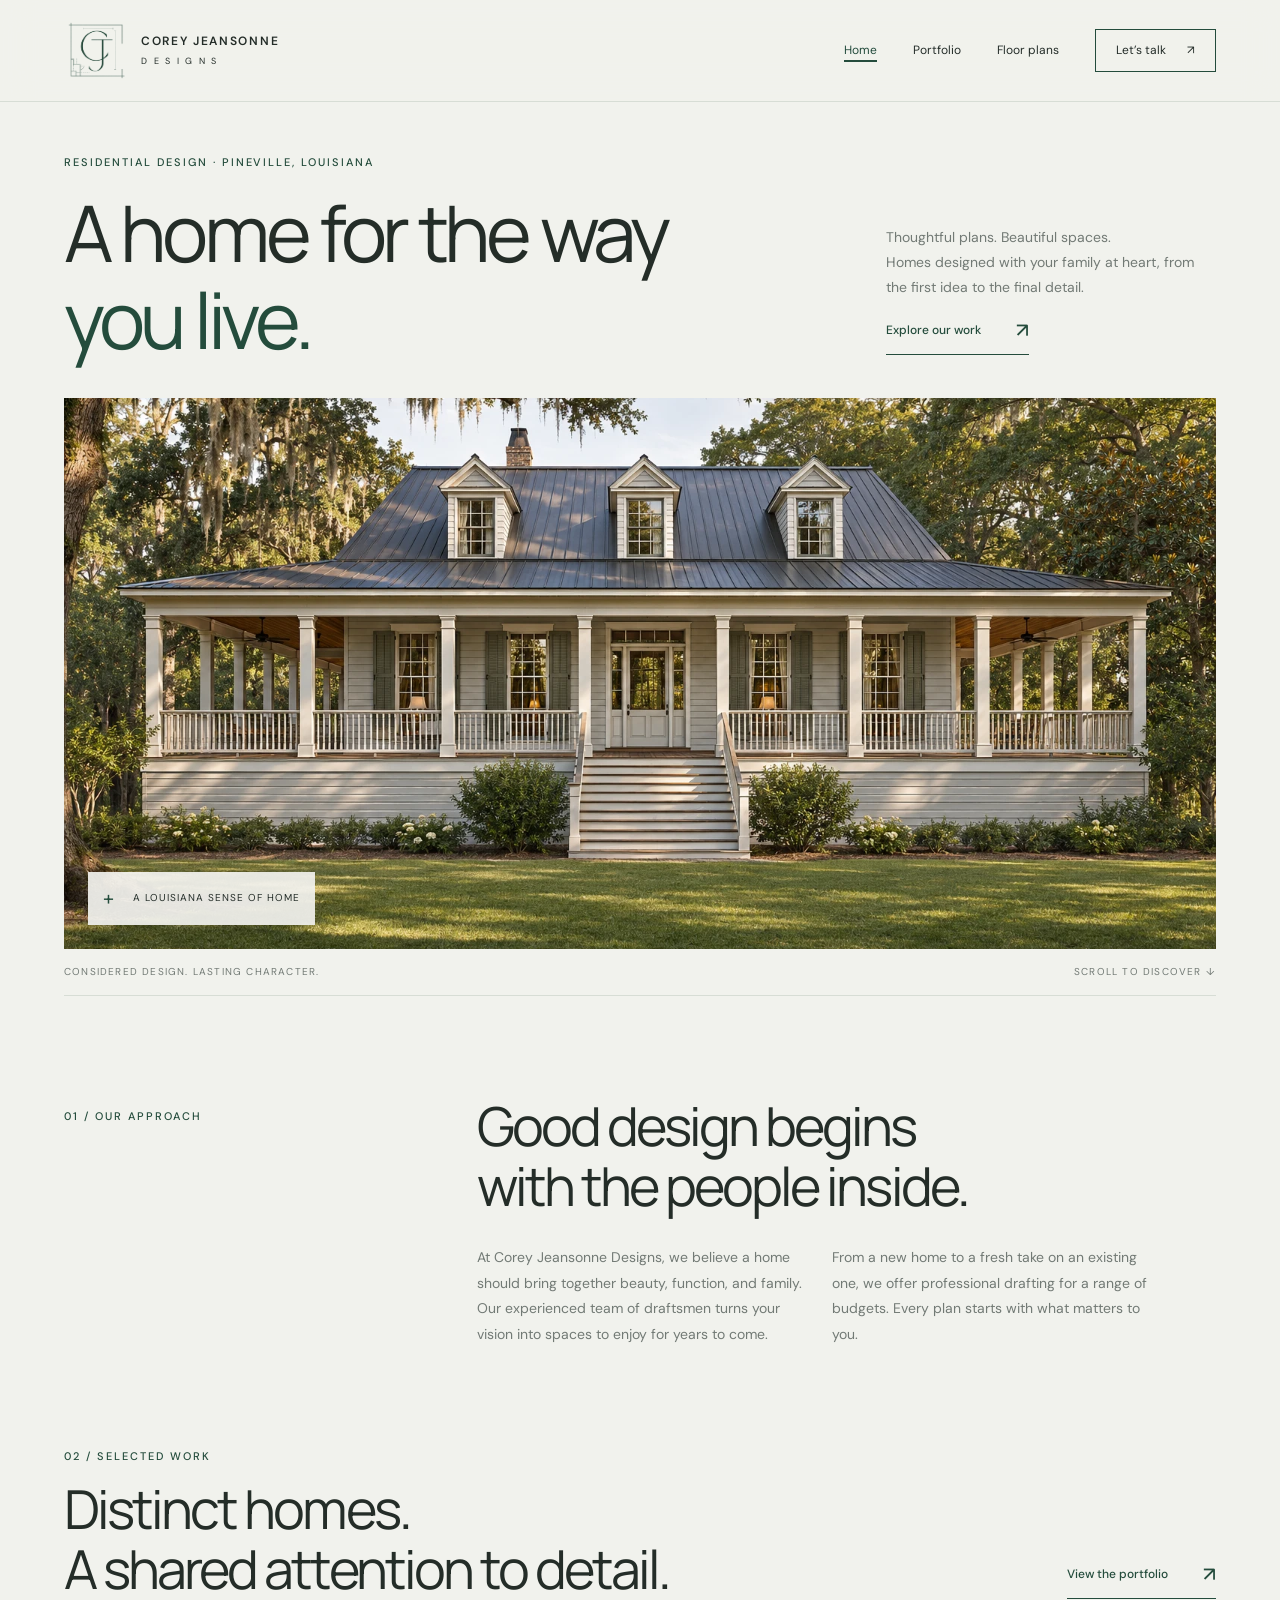
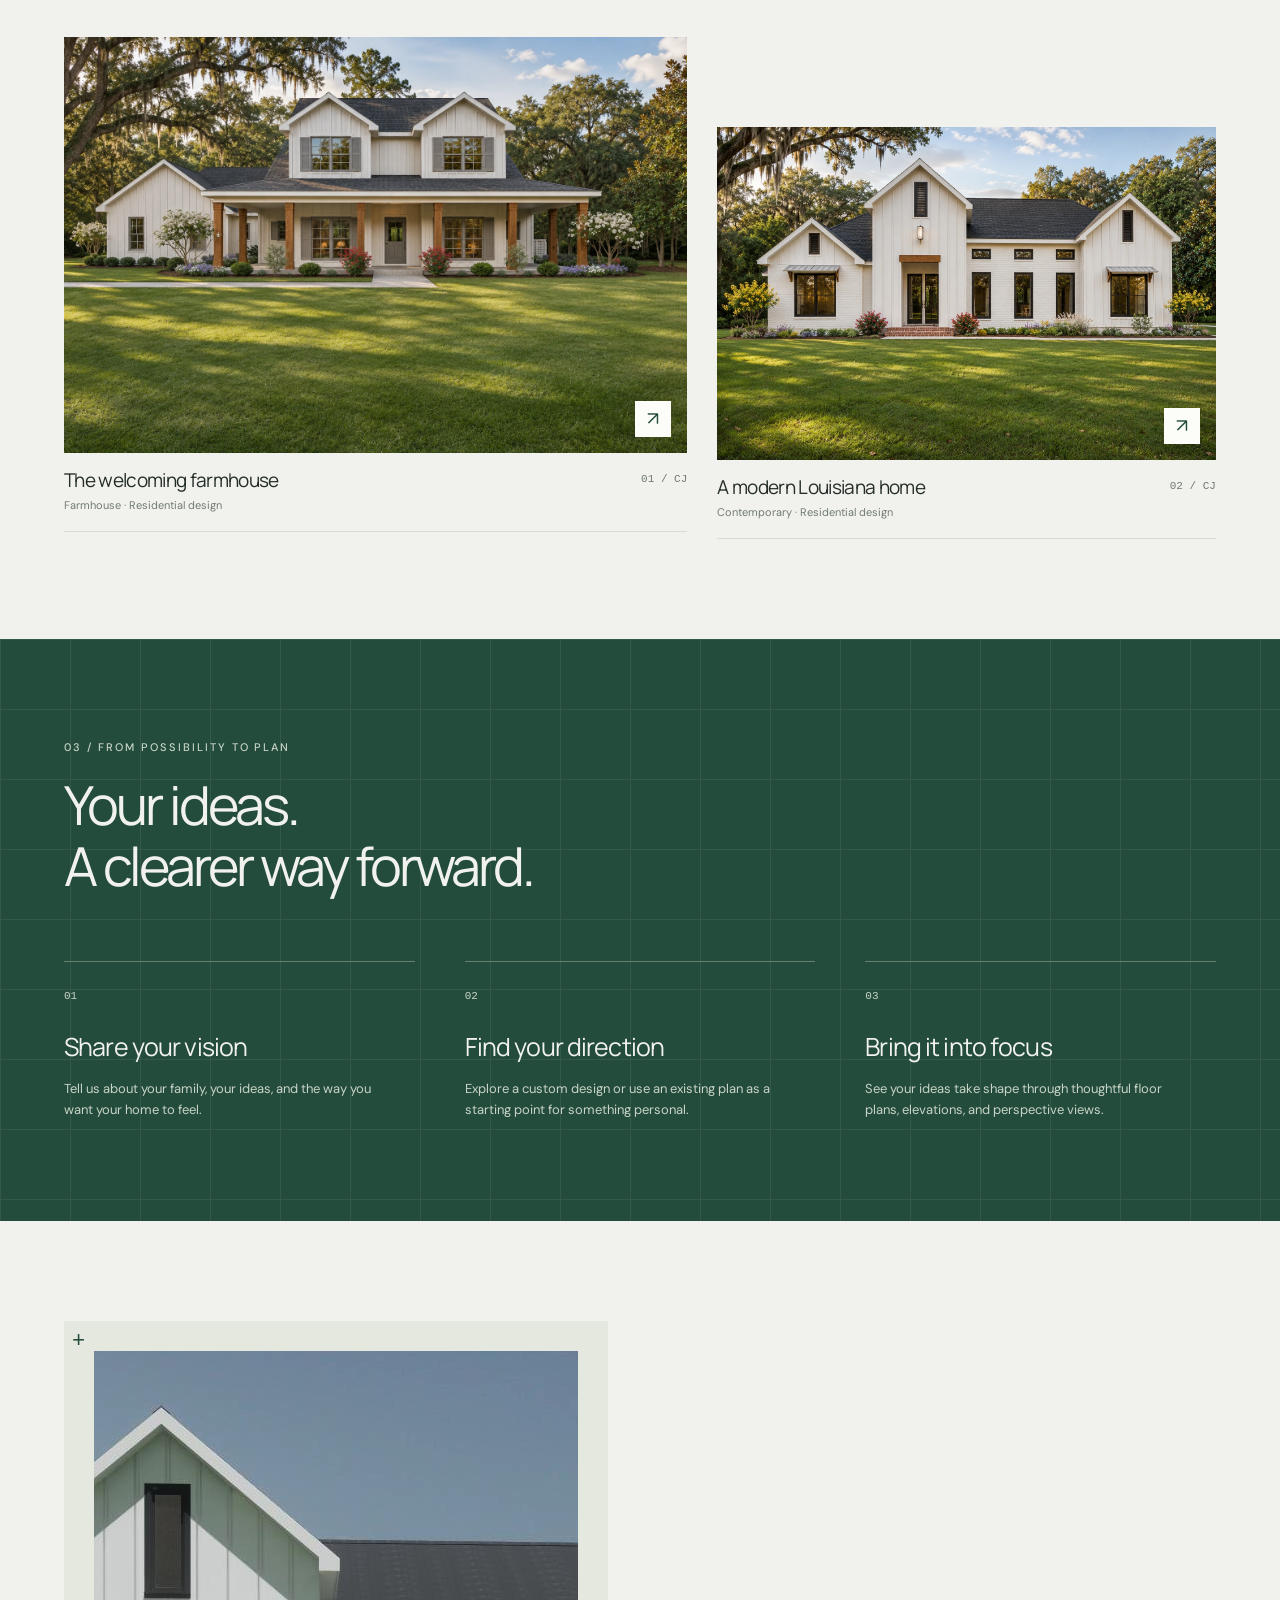
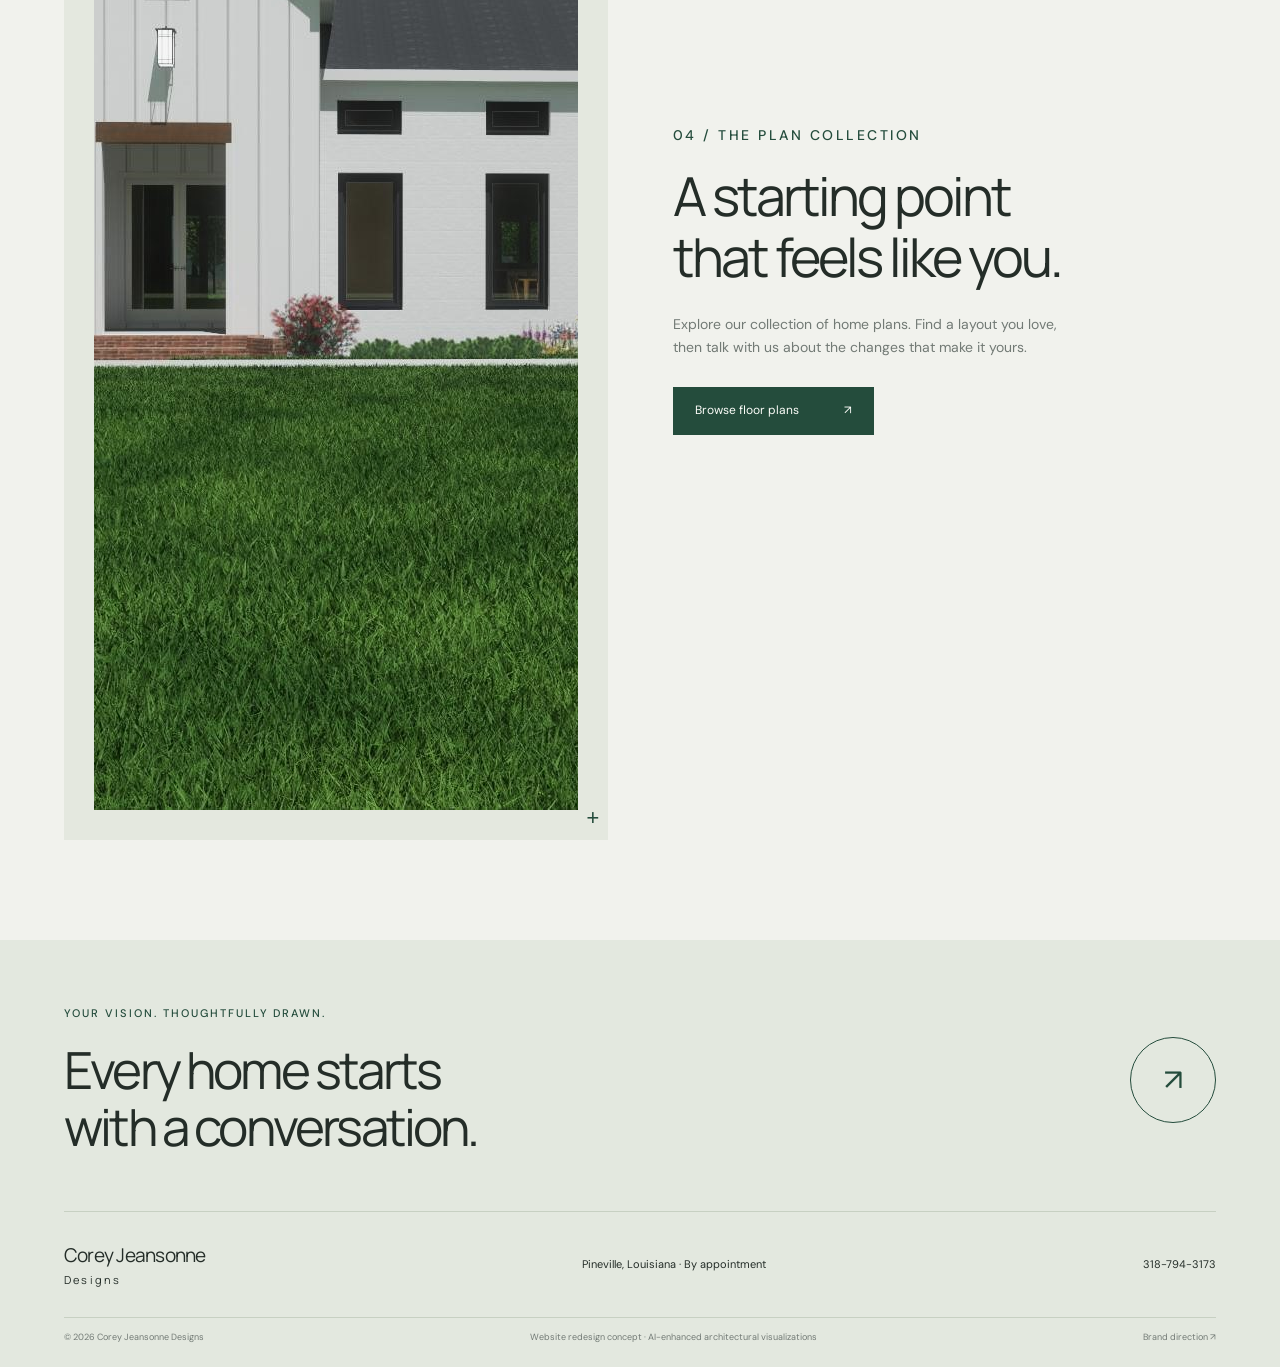
==== index.html @ fb5d0403 "Build Corey Jeansonne responsive design concept" ====
<!doctype html>
<html lang="en">
<head>
<meta charset="utf-8"><meta name="viewport" content="width=device-width,initial-scale=1,viewport-fit=cover">
<title>Corey Jeansonne Designs — Homes with you at heart</title>
<meta name="description" content="A new vision for Corey Jeansonne Designs. Family-centered custom home design and professional drafting in Pineville, Louisiana. Website concept.">
<meta name="theme-color" content="#244c3c"><link rel="icon" href="assets/cj-mark.png"><link rel="stylesheet" href="style.css">
</head>
<body>
<a class="skip" href="#main">Skip to content</a>
<header class="site-header">
 <a href="#home" class="brand" aria-label="Corey Jeansonne Designs home"><img src="assets/cj-mark.png" alt="CJ drafting monogram" width="62" height="62"><span>COREY JEANSONNE<small>D E S I G N S</small></span></a>
 <button class="menu-toggle" aria-expanded="false" aria-controls="navigation">Menu <span>☰</span></button>
 <nav id="navigation" aria-label="Main navigation"><a href="#home">Home</a><a href="#portfolio">Portfolio</a><a href="#plans">Floor plans</a><a class="nav-contact" href="#contact">Let’s talk <span>↗</span></a></nav>
</header>
<main id="main" tabindex="-1"></main>
<footer>
 <div class="footer-top"><div><p class="eyebrow">YOUR VISION. THOUGHTFULLY DRAWN.</p><h2>Every home starts<br>with a conversation.</h2></div><a class="circle-link" href="#contact" aria-label="Start a conversation">↗</a></div>
 <div class="footer-bottom"><a class="footer-wordmark" href="#home">Corey Jeansonne <em>Designs</em></a><span>Pineville, Louisiana · By appointment</span><a href="tel:3187943173">318-794-3173</a></div>
 <div class="fineprint"><span>© 2026 Corey Jeansonne Designs</span><span>Website redesign concept · AI-enhanced architectural visualizations</span><a href="brand.html">Brand direction ↗</a></div>
</footer>
<dialog id="lightbox" aria-label="Portfolio image viewer"><div class="lightbox-top"><span id="lightbox-count"></span><button id="close-lightbox" aria-label="Close image viewer">Close ✕</button></div><div class="lightbox-stage"><button id="previous-image" aria-label="Previous image">←</button><img id="lightbox-image" src="" alt=""><button id="next-image" aria-label="Next image">→</button></div><div class="lightbox-bottom"><div><h2 id="lightbox-title"></h2><p>Architectural visualization · Enhanced from the original design</p></div><button id="toggle-original">View original render</button></div></dialog>
<script src="plans.js"></script><script src="app.js"></script>
</body></html>
---- style.css ----
@import url('https://fonts.googleapis.com/css2?family=DM+Sans:wght@400;450;500;550;600;700&family=Manrope:wght@400;500;600;700&display=swap');
:root{--forest:#244c3c;--deep:#173b2d;--ink:#242d28;--gray:#727a75;--paper:#f1f2ed;--line:#d7ddd5;--white:#fcfdf9;--sage:#b7c8b5;--pad:clamp(22px,5vw,88px)}
*{box-sizing:border-box}html{scroll-behavior:smooth;scroll-padding-top:110px}body{margin:0;background:var(--paper);color:var(--ink);font:15px/1.65 'DM Sans',Arial,sans-serif}a{color:inherit;text-decoration:none}button,input,select,textarea{font:inherit}button,a,input,select,textarea{-webkit-tap-highlight-color:transparent}button{cursor:pointer}button:disabled{cursor:default}button:focus-visible,a:focus-visible,input:focus-visible,select:focus-visible,textarea:focus-visible{outline:2px solid var(--forest);outline-offset:5px}img{display:block;max-width:100%}h1,h2,h3,p{margin:0}h1,h2,h3{font-family:Manrope,'DM Sans',Arial,sans-serif;font-weight:400;line-height:1.12;letter-spacing:-.055em}h1{font-size:clamp(46px,6.1vw,94px)}h2{font-size:clamp(34px,4.2vw,62px)}h3{font-size:25px;letter-spacing:-.035em}p{color:var(--gray)}.eyebrow{font:500 11px/1.5 'DM Sans',sans-serif;letter-spacing:.18em;color:var(--forest)}.site-header{height:102px;padding:0 var(--pad);display:flex;align-items:center;justify-content:space-between;gap:24px;background:rgba(241,242,237,.95);backdrop-filter:blur(16px);position:sticky;top:0;z-index:20;border-bottom:1px solid var(--line)}.brand{display:flex;align-items:center;gap:12px}.brand img{width:65px;height:65px;object-fit:contain}.brand>span{font-size:12px;letter-spacing:.14em;font-weight:600;line-height:1.45}.brand small{display:block;font-size:9px;font-weight:400;margin-top:4px;letter-spacing:.25em}.site-header nav{display:flex;align-items:center;gap:36px}.site-header nav a{font-size:12px}.site-header nav a[aria-current=page]{color:var(--forest);box-shadow:0 2px var(--forest)}.site-header .nav-contact{border:1px solid var(--forest);padding:11px 20px;box-shadow:none!important}.nav-contact span{margin-left:18px}.menu-toggle{display:none}.skip{position:fixed;top:-100px;left:16px;background:white;padding:12px;z-index:50}.skip:focus{top:10px}.hero{padding:52px var(--pad) 0}.hero-heading{display:grid;grid-template-columns:1.4fr .6fr;gap:40px;align-items:end;margin-bottom:35px}.hero h1{max-width:850px;margin-top:18px}.hero h1 em{font-style:normal;color:var(--forest)}.hero-intro{max-width:330px;justify-self:end;padding-bottom:8px}.hero-intro p{font-size:14px;line-height:1.8}.text-link{display:inline-flex;align-items:center;justify-content:space-between;gap:35px;border-bottom:1px solid var(--forest);padding:14px 0 7px;color:var(--forest);font-size:12px;font-weight:500}.text-link span{font-size:20px;transition:transform .2s}.text-link:hover span{transform:translate(3px,-3px)}.hero-visual{height:clamp(320px,43vw,650px);position:relative;overflow:hidden;background:#d1d6cb}.hero-visual>img{width:100%;height:100%;object-fit:cover;object-position:center 57%;transition:transform 1.2s}.hero-visual:hover>img{transform:scale(1.025)}.photo-badge{position:absolute;left:24px;bottom:24px;padding:10px 15px;background:rgba(241,242,237,.93);font-size:10px;letter-spacing:.1em;display:flex;gap:18px;align-items:center}.photo-badge:before{content:'+';font-size:20px;color:var(--forest)}.hero-caption{display:flex;justify-content:space-between;font-size:10px;letter-spacing:.12em;color:var(--gray);padding:15px 0;border-bottom:1px solid var(--line)}.section{padding:100px var(--pad)}.intro-section{display:grid;grid-template-columns:.45fr 1fr;gap:80px}.intro-section .eyebrow{padding-top:12px}.intro-section h2{max-width:830px}.intro-section .body-copy{max-width:680px;margin-top:28px;display:grid;grid-template-columns:1fr 1fr;gap:30px;font-size:14px;line-height:1.85}.section-head{display:flex;justify-content:space-between;align-items:end;gap:30px;margin-bottom:38px}.section-head h2{margin-top:14px}.selected-section{padding-top:0}.selected-grid{display:grid;grid-template-columns:1.25fr 1fr;gap:30px;align-items:start}.selected-grid .project:nth-child(2){margin-top:90px}.project{margin:0}.project-photo{position:relative;overflow:hidden;background:#d5dcd2;aspect-ratio:1.5}.project-photo img{width:100%;height:100%;object-fit:cover;transition:transform .7s}.project-photo button{padding:0;border:0;background:none;width:100%;height:100%;display:block}.project-photo button:hover img{transform:scale(1.04)}.project-photo .expand{position:absolute;right:16px;bottom:16px;width:36px;height:36px;display:grid;place-items:center;background:var(--white);color:var(--forest);font-size:19px;pointer-events:none}.project-meta{display:flex;justify-content:space-between;gap:20px;padding:17px 0;border-bottom:1px solid var(--line)}.project-meta h3{font-size:19px}.project-meta p{font-size:11px;margin-top:5px}.project-number{font:11px/1.7 monospace;color:var(--gray)}.green-section{background:var(--forest);color:var(--paper);position:relative;overflow:hidden}.green-section:after{content:'';position:absolute;inset:0;opacity:.07;background-image:linear-gradient(to right,#fff 1px,transparent 1px),linear-gradient(to bottom,#fff 1px,transparent 1px);background-size:70px 70px;pointer-events:none}.green-section .eyebrow,.green-section p{color:#c7d4c7}.process-head{max-width:720px}.process-head h2{margin-top:20px}.process-list{display:grid;grid-template-columns:repeat(3,1fr);gap:50px;margin-top:65px;position:relative;z-index:1}.process-list article{padding-top:20px;border-top:1px solid #65816e}.process-list span{font:11px monospace;color:#c7d4c7}.process-list h3{margin:26px 0 17px}.process-list p{font-size:13px;max-width:310px}.plan-preview{display:grid;grid-template-columns:1fr 1fr;gap:65px;align-items:center}.plan-preview-image{position:relative;background:#e4e8df;padding:30px}.plan-preview-image img{width:100%;aspect-ratio:1.45;object-fit:cover}.plan-preview-image:before,.plan-preview-image:after{content:'+';position:absolute;font:22px monospace;color:var(--forest)}.plan-preview-image:before{top:8px;left:8px}.plan-preview-image:after{bottom:8px;right:8px}.plan-preview h2{margin:20px 0 26px;max-width:450px}.plan-preview p{max-width:410px;font-size:14px}.solid-link{display:inline-flex;align-items:center;gap:45px;background:var(--forest);color:var(--white);padding:14px 22px;font-size:12px;margin-top:28px}.solid-link:hover{background:var(--deep)}.page-heading{padding:65px var(--pad) 40px}.page-heading h1{margin-top:20px}.page-heading .page-lede{display:flex;justify-content:space-between;gap:30px;align-items:end;margin-top:25px}.page-lede>p{max-width:630px;font-size:14px}.page-count{font:11px monospace;color:var(--gray);white-space:nowrap}.filters{display:flex;gap:10px;flex-wrap:wrap;align-items:center;border-top:1px solid var(--line);border-bottom:1px solid var(--line);padding:17px 0;margin-bottom:32px}.filter-button{background:none;border:1px solid transparent;padding:8px 18px;font-size:12px;color:var(--gray);border-radius:0}.filter-button[aria-pressed=true]{background:var(--forest);color:var(--white)}.filter-button:hover{border-color:var(--forest)}.gallery-section{padding:0 var(--pad) 90px}.gallery-grid{display:grid;grid-template-columns:1fr 1fr;gap:45px 28px}.gallery-grid .project:nth-child(3n+1){grid-column:auto}.gallery-note{font-size:11px;margin:28px 0;color:var(--gray)}.plan-section{padding:0 var(--pad) 90px}.plan-controls{display:grid;grid-template-columns:1.5fr repeat(3,1fr) auto;gap:18px;padding:24px 0;border-block:1px solid var(--line);margin-bottom:28px}.plan-controls label{display:flex;flex-direction:column;gap:6px;font-size:10px;text-transform:uppercase;letter-spacing:.1em;color:var(--gray)}input,select,textarea{border:1px solid var(--line);border-radius:0;background:transparent;color:var(--ink);padding:12px;width:100%;min-width:0}input::placeholder,textarea::placeholder{color:#8a918b}.reset-button{background:none;border:0;border-bottom:1px solid var(--gray);padding:5px;color:var(--gray);align-self:end;font-size:12px;margin-bottom:10px}.result-count{font-size:11px;display:flex;justify-content:space-between;gap:20px;margin-bottom:22px}.plan-grid{display:grid;grid-template-columns:repeat(3,1fr);gap:32px 24px}.plan-card{border-bottom:1px solid var(--line);padding-bottom:18px}.plan-card img{width:100%;aspect-ratio:1.55;object-fit:cover;background:#d5dcd2}.plan-card-head{display:flex;justify-content:space-between;align-items:center;margin-top:17px}.plan-card h3{font-size:22px}.plan-card .price{font-size:12px;color:var(--forest)}.plan-stats{display:flex;flex-wrap:wrap;gap:8px 16px;margin-top:13px;color:var(--gray);font-size:11px}.load-more{display:block;margin:40px auto 0;border:1px solid var(--forest);background:transparent;color:var(--forest);padding:13px 30px}.no-results{grid-column:1/-1;padding:40px;border:1px solid var(--line)}.included{padding-top:40px;display:grid;grid-template-columns:1fr 1.2fr;gap:60px;margin-top:60px;border-top:1px solid var(--line)}.included h2{font-size:38px}.included p{font-size:13px;margin-bottom:15px}.contact-layout{display:grid;grid-template-columns:1fr 1fr;gap:70px;padding:0 var(--pad) 100px}.contact-photo img{width:100%;height:750px;object-fit:cover;object-position:center}.contact-photo p{font-size:10px;margin-top:12px}.contact-details{display:grid;grid-template-columns:1fr 1fr;gap:20px;padding:27px 0 34px;border-bottom:1px solid var(--line);margin-bottom:30px}.contact-details span{font-size:10px;display:block;text-transform:uppercase;letter-spacing:.1em;color:var(--gray);margin-bottom:6px}.contact-details a{font-size:13px;overflow-wrap:anywhere}.contact-details p{font-size:13px;color:var(--ink)}.contact-form h2{font-size:32px;margin-bottom:12px}.contact-form>p{font-size:12px;margin-bottom:26px}.form-grid{display:grid;grid-template-columns:1fr 1fr;gap:20px}.form-grid label{font-size:11px;display:flex;flex-direction:column;gap:8px}.form-grid .full{grid-column:1/-1}.form-grid textarea{resize:vertical;min-height:140px}.submit-button{margin-top:25px;background:var(--forest);color:white;border:0;padding:14px 25px;display:flex;gap:60px;align-items:center}.form-status{margin-top:18px!important;color:var(--forest);padding:14px;background:#e3eade}.contact-form .privacy{font-size:10px;margin-top:12px}.contact-photo .photo-wrap{position:sticky;top:125px}footer{padding:65px var(--pad) 22px;background:#e3e8df}.footer-top{display:flex;justify-content:space-between;align-items:center;padding-bottom:55px;border-bottom:1px solid #c7d0c2}.footer-top h2{font-size:clamp(32px,4vw,58px);margin-top:20px}.circle-link{display:grid;place-items:center;width:86px;height:86px;border:1px solid var(--forest);border-radius:50%;font-size:30px;color:var(--forest)}.circle-link:hover{color:white;background:var(--forest)}.footer-bottom{display:flex;justify-content:space-between;align-items:center;gap:20px;padding:28px 0;font-size:11px}.footer-wordmark{font-family:Manrope,Arial,sans-serif;font-size:19px;letter-spacing:-.04em}.footer-wordmark em{display:block;font-size:11px;font-style:normal;letter-spacing:.2em}.fineprint{display:flex;justify-content:space-between;gap:20px;font-size:9px;color:var(--gray);padding-top:12px;border-top:1px solid #c7d0c2}.reveal{opacity:1;transform:none;transition:opacity .8s ease,transform .8s ease}.motion .reveal:not(.is-visible){opacity:0;transform:translateY(28px)}.reveal.is-leaving{opacity:.28}.page-enter{animation:pageIn .5s ease}@keyframes pageIn{from{opacity:.3;transform:translateY(9px)}to{opacity:1;transform:none}}dialog{background:#172b21;color:var(--paper);border:0;width:min(1300px,96vw);max-width:96vw;max-height:96dvh;padding:22px 28px}dialog::backdrop{background:rgba(8,21,14,.86);backdrop-filter:blur(10px)}body:has(dialog[open]){overflow:hidden}.lightbox-top{display:flex;justify-content:space-between;align-items:center;margin-bottom:15px;font:11px monospace}.lightbox-top button,.lightbox-bottom button{background:none;border:1px solid #829889;color:var(--paper);padding:8px 14px;font-size:11px}.lightbox-stage{display:grid;grid-template-columns:40px 1fr 40px;gap:10px;align-items:center}.lightbox-stage>img{width:100%;height:min(65dvh,750px);object-fit:contain}.lightbox-stage>button{background:transparent;border:0;color:white;font-size:24px;height:50px}.lightbox-bottom{display:flex;justify-content:space-between;align-items:center;gap:20px;margin-top:18px}.lightbox-bottom h2{font-size:24px;letter-spacing:-.025em}.lightbox-bottom p{font-size:10px;color:#b9c7b9;margin-top:5px}.lightbox-bottom button{white-space:nowrap}dialog button:focus-visible{outline-color:white}.brand-page{max-width:1100px;margin:auto;padding:70px 30px}.brand-page .brand-art{display:grid;grid-template-columns:1fr 1fr;align-items:center;gap:60px;padding:50px 0}.brand-art img{width:100%;max-width:400px}.swatches{display:grid;grid-template-columns:repeat(4,1fr);gap:16px;margin:40px 0}.swatch{height:180px;padding:20px;display:flex;flex-direction:column;justify-content:end;font-size:12px}.brand-page h2{font-size:34px;margin:40px 0 15px}.brand-page p{max-width:680px}.brand-page a{border-bottom:1px solid var(--forest)}
@media(min-width:1800px){body{max-width:2000px;margin:auto;border-inline:1px solid var(--line)}}
@media(max-width:1050px){.site-header nav{gap:22px}.hero-heading{grid-template-columns:1.3fr .7fr;gap:24px}.hero-intro p{font-size:12px}.intro-section{gap:35px;grid-template-columns:.3fr 1fr}.contact-layout{gap:35px}.contact-details{grid-template-columns:1fr}.contact-photo img{height:800px}.plan-controls{grid-template-columns:1.4fr 1fr 1fr}.plan-controls .reset-button{align-self:center}.plan-grid{grid-template-columns:1fr 1fr}.plan-preview{gap:35px}.process-list{gap:25px}.brand>span{font-size:10px}}
@media(max-width:720px){.site-header{height:80px}.brand img{width:50px;height:50px}.brand>span{font-size:10px}.brand small{font-size:8px}.menu-toggle{display:flex;align-items:center;gap:15px;border:0;background:none;font-size:12px;padding:10px 0}.site-header nav{display:none;position:absolute;left:0;right:0;top:80px;padding:25px var(--pad);background:var(--paper);border-bottom:1px solid var(--line);flex-direction:column;align-items:stretch;gap:18px}.site-header nav.is-open{display:flex}.site-header nav a{padding:8px 0;font-size:16px}.site-header .nav-contact{padding:12px 15px}.hero{padding-top:35px}.hero-heading{grid-template-columns:1fr;gap:23px;margin-bottom:28px}.hero h1{font-size:clamp(43px,10vw,70px);margin-top:15px}.hero-intro{max-width:440px;justify-self:start}.hero-intro p{font-size:13px}.hero-visual{height:360px}.hero-visual>img{object-position:center}.photo-badge{left:14px;bottom:14px;font-size:8px;padding:7px 10px;gap:10px}.hero-caption{font-size:8px;gap:14px}.section{padding:65px var(--pad)}.intro-section{grid-template-columns:1fr;gap:22px}.intro-section .body-copy{grid-template-columns:1fr;gap:15px;margin-top:22px}.intro-section h2{font-size:36px}.section-head{gap:20px;align-items:start;flex-direction:column;margin-bottom:25px}.selected-section{padding-top:0}.selected-grid{grid-template-columns:1fr;gap:30px}.selected-grid .project:nth-child(2){margin-top:0}.process-list{grid-template-columns:1fr;margin-top:35px;gap:25px}.process-list article{display:grid;grid-template-columns:30px 1fr;gap:8px 14px}.process-list h3{margin:0}.process-list p{grid-column:2;max-width:none}.process-head h2{font-size:36px}.plan-preview{grid-template-columns:1fr;gap:30px}.plan-preview-image{padding:22px}.page-heading{padding-top:40px}.page-heading h1{font-size:49px}.page-heading .page-lede{flex-direction:column;align-items:start;gap:20px}.gallery-grid{gap:30px;grid-template-columns:1fr}.filters{gap:4px}.filter-button{font-size:11px;padding:8px 12px}.gallery-section,.plan-section{padding-bottom:60px}.plan-controls{grid-template-columns:1fr 1fr;gap:15px}.plan-controls label:first-child{grid-column:1/-1}.plan-controls .reset-button{justify-self:start}.plan-grid{gap:25px;grid-template-columns:1fr}.result-count{flex-direction:column;gap:6px}.included{grid-template-columns:1fr;gap:25px;margin-top:40px}.contact-layout{grid-template-columns:1fr;gap:25px;padding-bottom:60px}.contact-photo{order:2}.contact-photo img{height:420px;object-position:center 50%}.contact-details{grid-template-columns:1fr 1fr;padding-top:0}.contact-details a{font-size:12px}.contact-photo .photo-wrap{position:static}.form-grid{gap:18px 14px}.footer-top{gap:20px;padding-bottom:35px}.circle-link{width:58px;height:58px;flex-shrink:0;font-size:24px}.footer-bottom{align-items:start;flex-wrap:wrap}.footer-wordmark{width:100%}.fineprint{flex-direction:column;gap:8px}.lightbox-stage{grid-template-columns:28px 1fr 28px;gap:2px}.lightbox-stage>img{height:55dvh}.lightbox-bottom{flex-direction:column;align-items:start}dialog{padding:16px 12px}.lightbox-bottom h2{font-size:20px}.brand-page .brand-art{grid-template-columns:1fr;gap:20px}.swatches{grid-template-columns:1fr 1fr}.swatch{height:140px}}
@media(max-width:360px){.brand{gap:5px}.brand>span{font-size:9px}.hero h1{font-size:40px}.contact-details{grid-template-columns:1fr}.form-grid{grid-template-columns:1fr}.form-grid .full{grid-column:auto}}
@media(horizontal-viewport-segments:2){:root{--pad:max(28px,env(safe-area-inset-left))}.hero-heading,.contact-layout,.selected-grid{column-gap:max(40px,calc(env(viewport-segment-left 1 0, 0px) - env(viewport-segment-right 0 0, 0px)))}}
@media(prefers-reduced-motion:reduce){html{scroll-behavior:auto}*,*:before,*:after{animation:none!important;transition:none!important}.motion .reveal:not(.is-visible),.reveal.is-leaving{opacity:1;transform:none}}
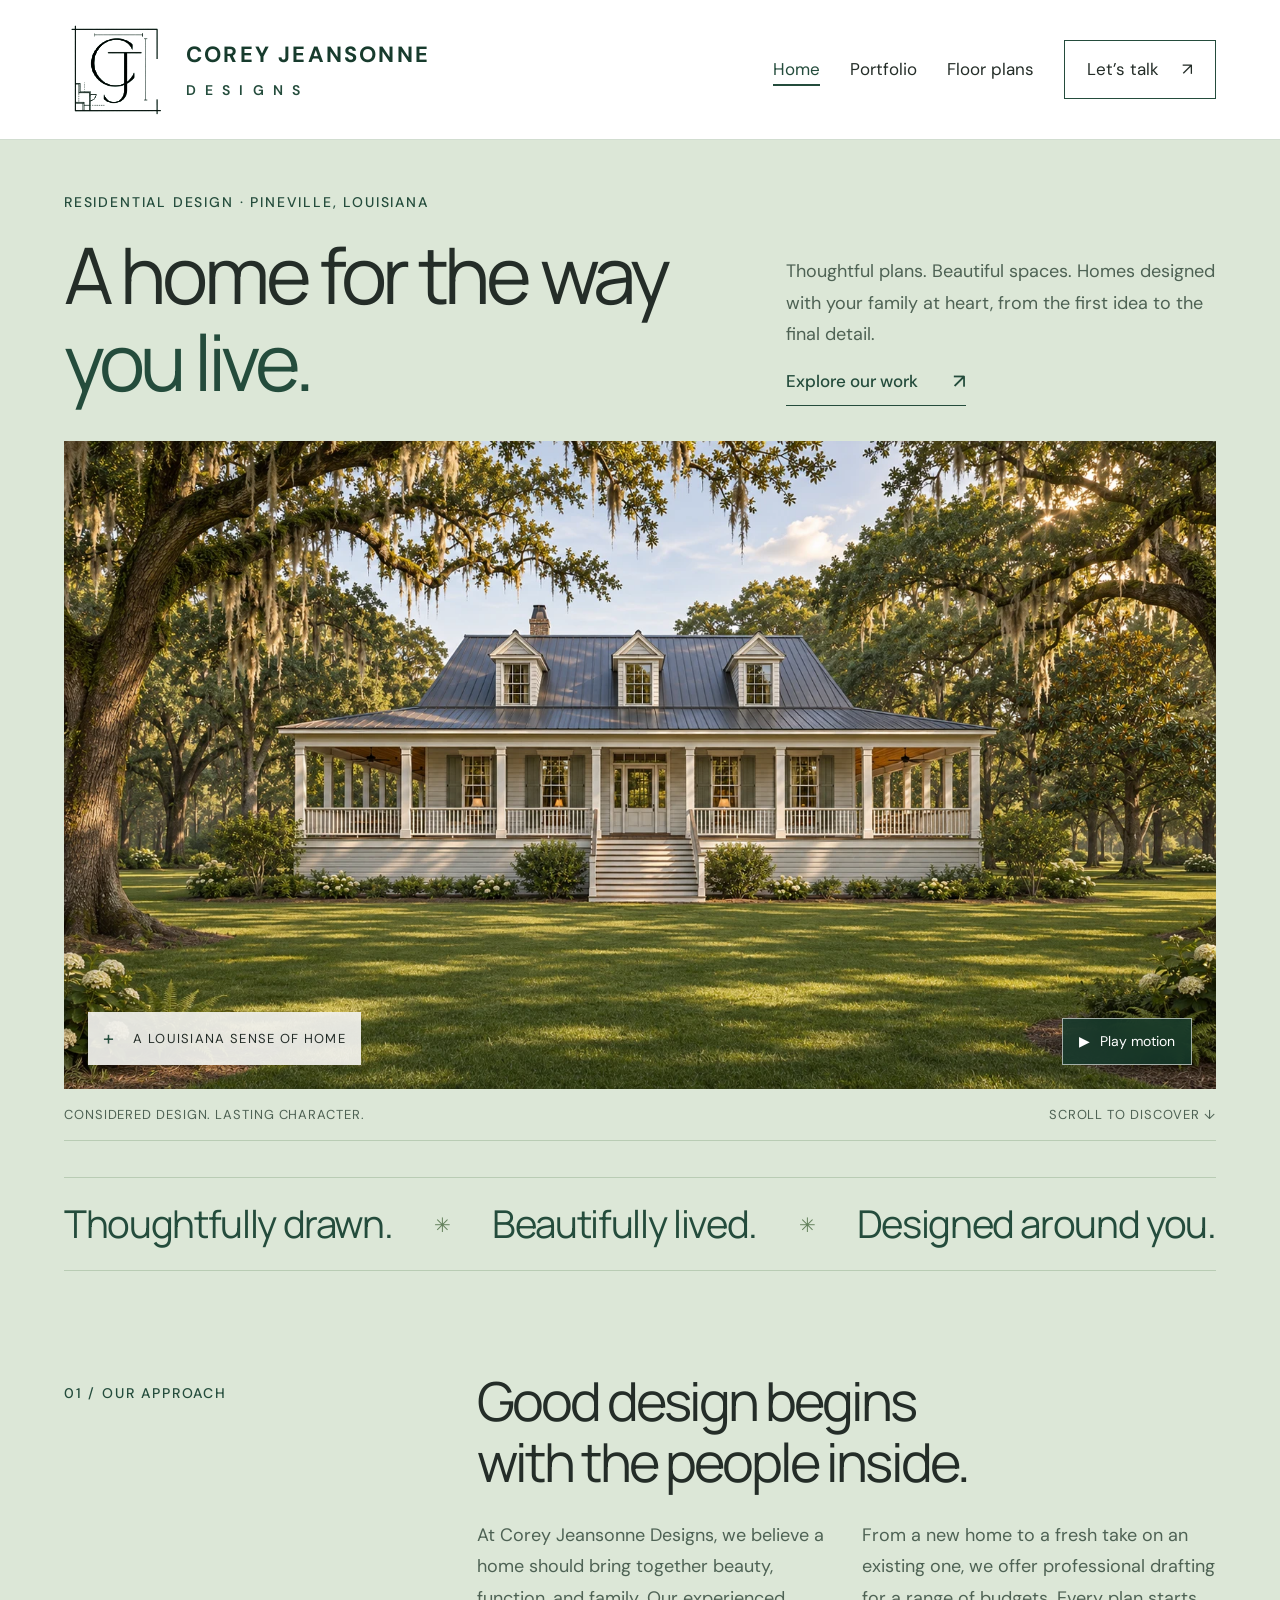
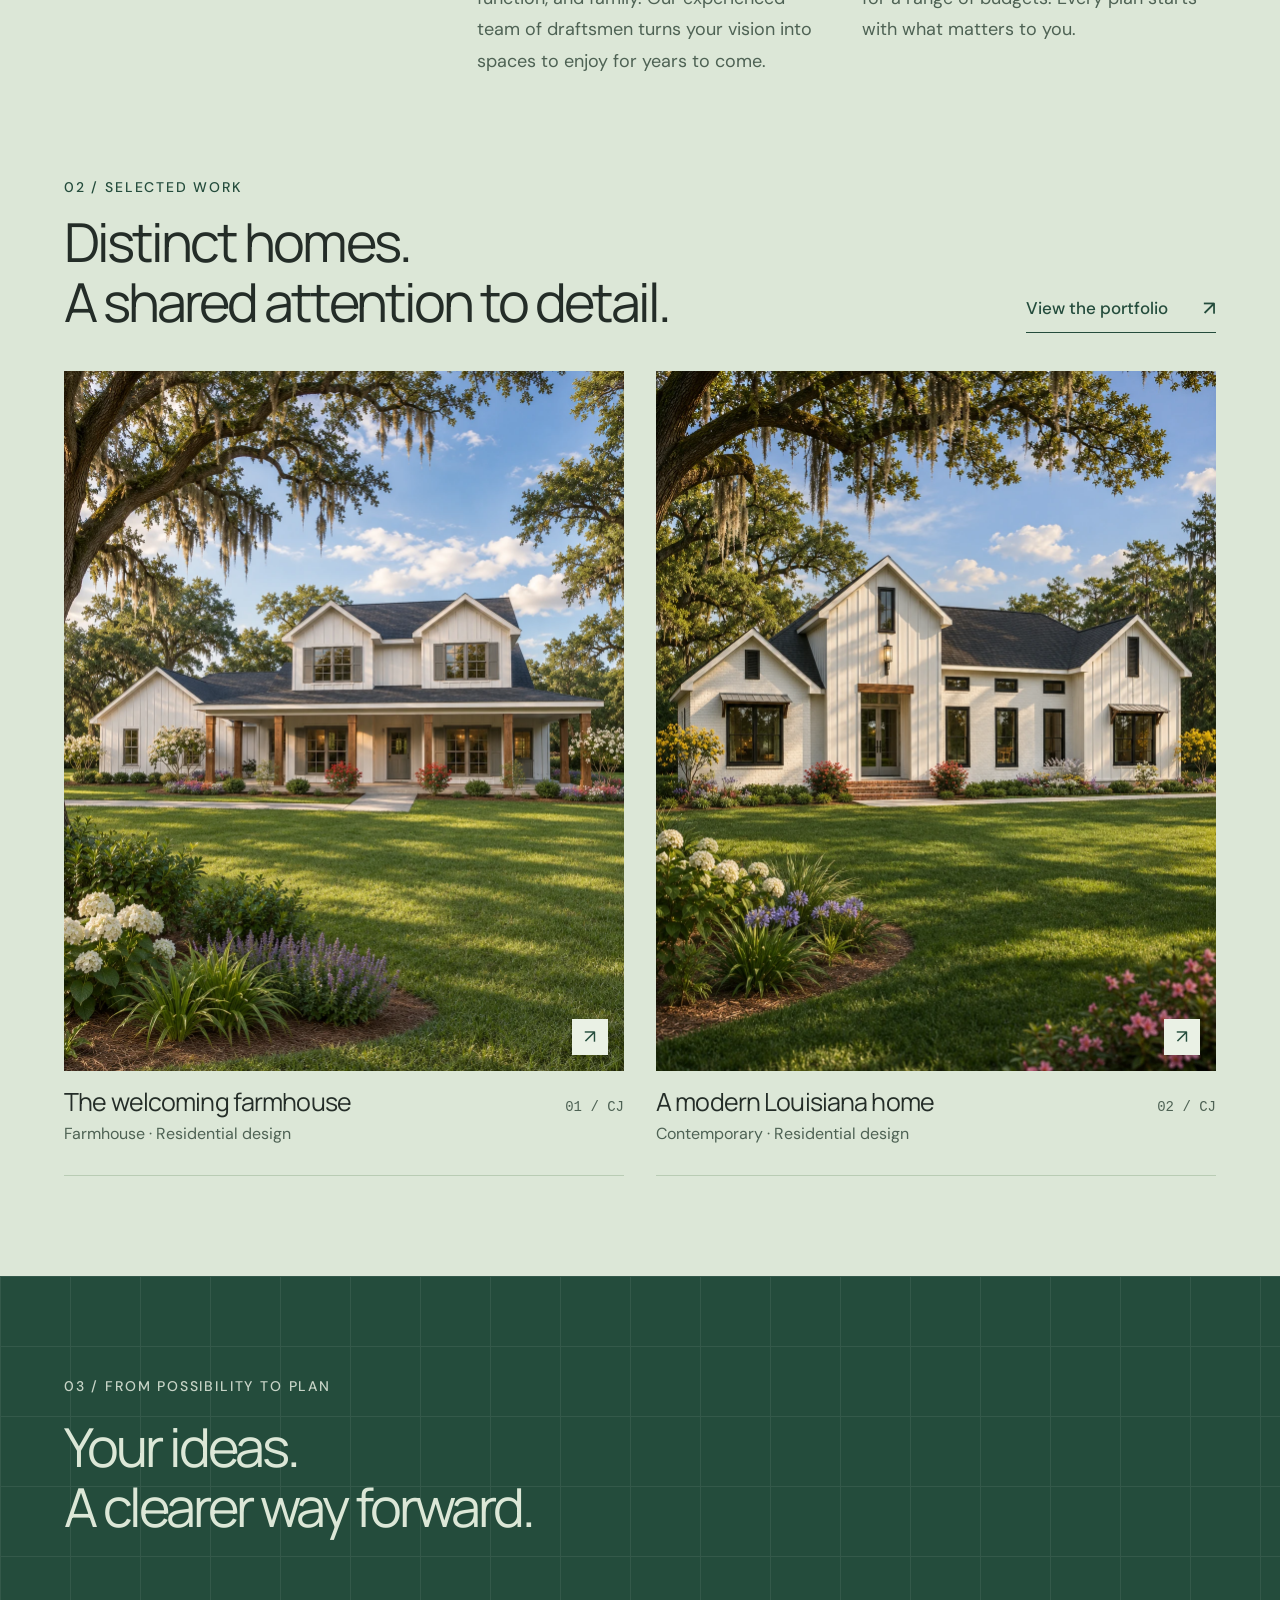
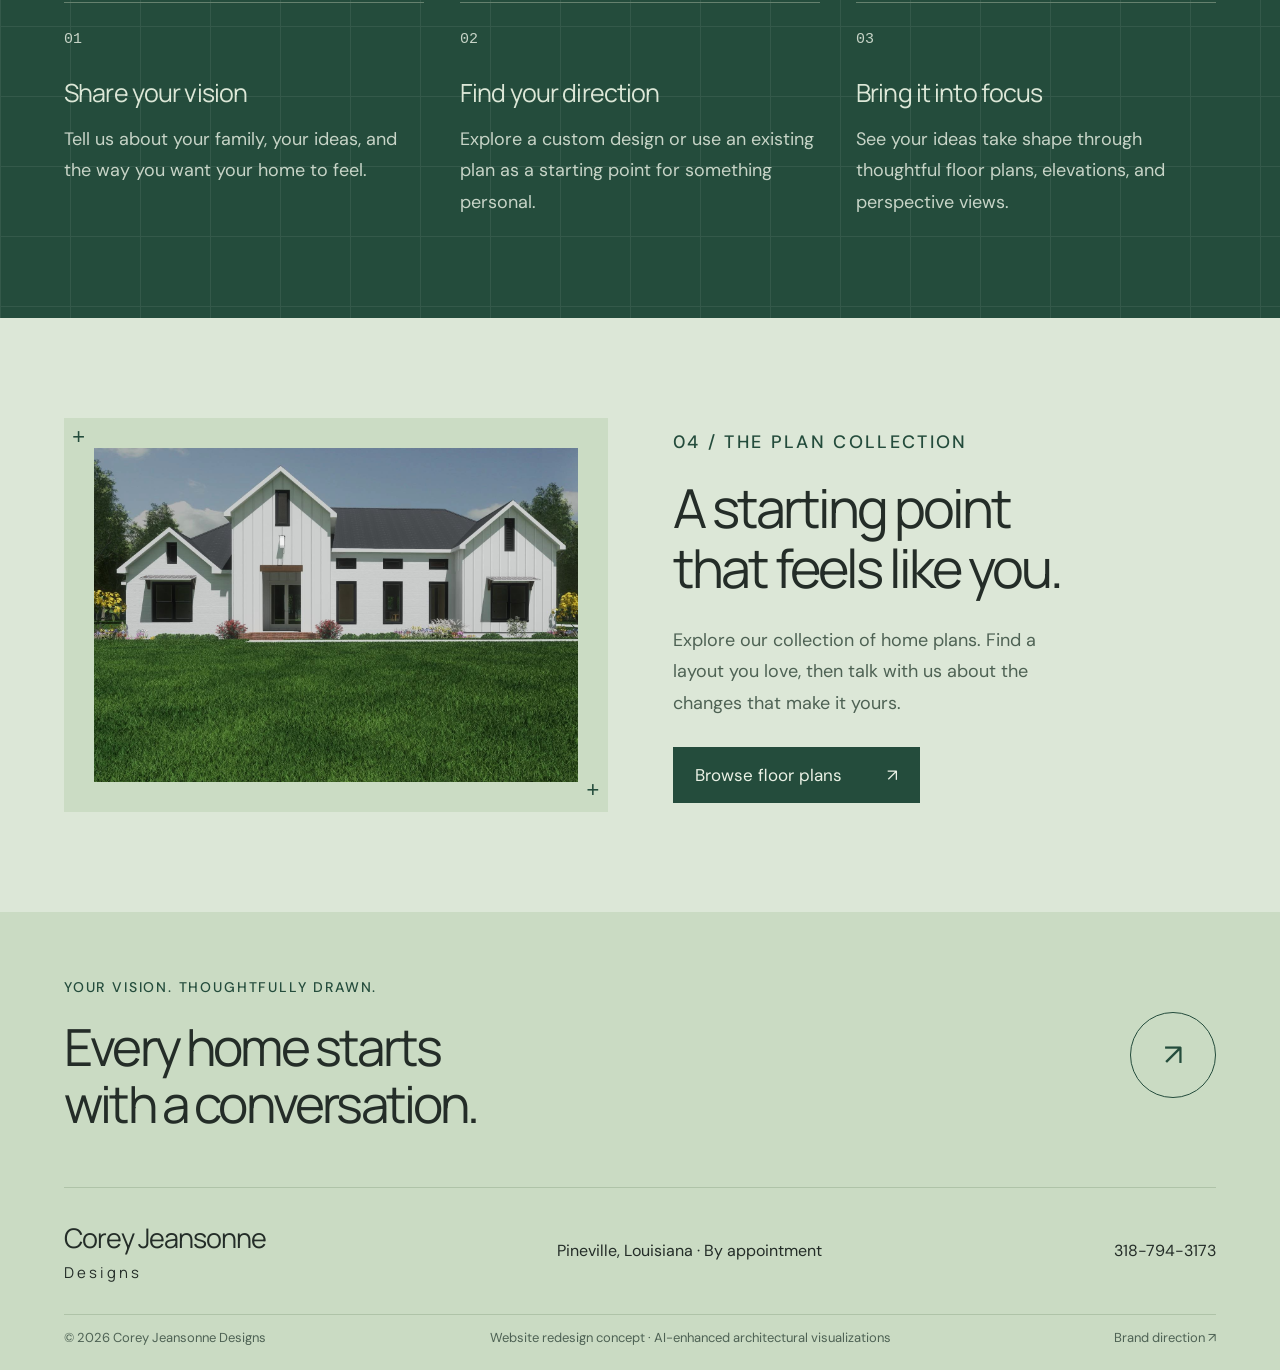
==== commit 07a5be0c: "Version hero script so browsers load the corrected clip" ====
--- a/index.html
+++ b/index.html
@@ -20,5 +20,5 @@
  <div class="fineprint"><span>© 2026 Corey Jeansonne Designs</span><span>Website redesign concept · AI-enhanced architectural visualizations</span><a href="brand.html">Brand direction ↗</a></div>
 </footer>
 <dialog id="lightbox" aria-label="Portfolio image viewer"><div class="lightbox-top"><span id="lightbox-count"></span><button id="close-lightbox" aria-label="Close image viewer">Close ✕</button></div><div class="lightbox-stage"><button id="previous-image" aria-label="Previous image">←</button><img id="lightbox-image" src="" alt=""><button id="next-image" aria-label="Next image">→</button></div><div class="lightbox-bottom"><div><h2 id="lightbox-title"></h2><p>Architectural visualization · Enhanced from the original design</p></div><button id="toggle-original">View original render</button></div></dialog>
-<script src="plans.js"></script><script src="app.js"></script>
+<script src="plans.js"></script><script src="app.js?v=continuous-elevation-2"></script>
 </body></html>
--- a/style.css
+++ b/style.css
@@ -7,3 +7,180 @@
 @media(max-width:360px){.brand{gap:5px}.brand>span{font-size:9px}.hero h1{font-size:40px}.contact-details{grid-template-columns:1fr}.form-grid{grid-template-columns:1fr}.form-grid .full{grid-column:auto}}
 @media(horizontal-viewport-segments:2){:root{--pad:max(28px,env(safe-area-inset-left))}.hero-heading,.contact-layout,.selected-grid{column-gap:max(40px,calc(env(viewport-segment-left 1 0, 0px) - env(viewport-segment-right 0 0, 0px)))}}
 @media(prefers-reduced-motion:reduce){html{scroll-behavior:auto}*,*:before,*:after{animation:none!important;transition:none!important}.motion .reveal:not(.is-visible),.reveal.is-leaving{opacity:1;transform:none}}
+
+/* Readable type, a softer landscape palette, and a consistent alignment grid. */
+:root {
+  --paper: #dce7d7;
+  --white: #eaf1e5;
+  --gray: #4e6254;
+  --line: #b9ccb4;
+}
+body { font-size: 18px; }
+[hidden] { display: none !important; }
+html { scroll-padding-top: 156px; }
+.site-header { height: 140px; background: rgba(220,231,215,.97); }
+.brand { gap: 18px; }
+.brand img { width: 104px; height: 104px; }
+.brand > span { font-size: 22px; letter-spacing: .1em; }
+.brand small { font-size: 14px; margin-top: 9px; letter-spacing: .22em; }
+.site-header nav { gap: 30px; }
+.site-header nav a { font-size: 17px; }
+.site-header .nav-contact { padding: 14px 22px; }
+.eyebrow { font-size: 14px; letter-spacing: .13em; }
+.hero-heading { grid-template-columns: 1.45fr 1fr; gap: 48px; }
+.hero-intro { max-width: 430px; padding-bottom: 0; }
+.hero-intro p, .intro-section .body-copy, .page-lede > p,
+.plan-preview p, .process-list p, .included p { font-size: 18px; line-height: 1.75; }
+.text-link, .solid-link { font-size: 17px; }
+.photo-badge { font-size: 13px; }
+.hero-caption { font-size: 13px; letter-spacing: .07em; }
+.intro-section .body-copy { gap: 32px; max-width: 820px; }
+.section-head { align-items: end; }
+.selected-grid { grid-template-columns: repeat(2,minmax(0,1fr)); align-items: start; gap: 32px; }
+.selected-grid .project:nth-child(2) { margin-top: 0; }
+.project-photo { aspect-ratio: 4 / 5; }
+.project { min-width: 0; }
+.project-meta { align-items: baseline; min-height: 105px; gap: 15px; }
+.project-meta h3 { font-size: 25px; }
+.project-meta p { font-size: 16px; }
+.project-number, .page-count { font-size: 14px; }
+.page-lede > p { max-width: 800px; }
+.process-list { gap: 36px; }
+.process-list span { font-size: 15px; }
+.process-list p { max-width: none; }
+.plan-preview-image { background: #cbdcc4; }
+.filter-button { font-size: 17px; padding: 10px 20px; }
+.gallery-note { font-size: 15px; }
+.plan-controls { align-items: end; grid-template-columns: 1.3fr repeat(3,1fr) auto; }
+.plan-controls label { font-size: 14px; letter-spacing: .06em; gap: 10px; }
+.plan-controls input, .plan-controls select { font-size: 17px; min-height: 54px; }
+.reset-button { font-size: 16px; }
+.result-count { font-size: 15px; }
+.plan-grid { gap: 40px 28px; }
+.plan-card-head { align-items: baseline; gap: 16px; }
+.plan-card img { height: auto; aspect-ratio: 4 / 5; object-fit: cover; }
+.plan-preview-image img { height: auto; aspect-ratio: 1.45; }
+.plan-card h3 { font-size: 30px; }
+.plan-card .price { font-size: 20px; }
+.plan-stats { font-size: 17px; gap: 8px 20px; line-height: 1.7; }
+.load-more { font-size: 17px; }
+.contact-photo .photo-wrap { top: 162px; }
+.contact-photo p { font-size: 14px; }
+.contact-details { grid-template-columns: 1fr; gap: 20px; }
+.contact-details span { font-size: 14px; }
+.contact-details a, .contact-details p { font-size: 18px; }
+.contact-form > p, .form-grid label { font-size: 16px; }
+.form-grid input, .form-grid textarea, .submit-button { font-size: 18px; }
+.contact-form .privacy { font-size: 14px; }
+footer { background: #cadbc3; }
+.footer-bottom { font-size: 16px; }
+.footer-wordmark { font-size: 27px; }
+.footer-wordmark em { font-size: 15px; }
+.fineprint { font-size: 13px; border-color: #afc3a8; }
+.footer-top { border-color: #afc3a8; }
+.lightbox-top, .lightbox-top button, .lightbox-bottom button { font-size: 16px; }
+.lightbox-bottom p { font-size: 14px; }
+.swatch { font-size: 16px; }
+
+@media(max-width:1100px) {
+  .site-header { height: 116px; }
+  .brand img { width: 86px; height: 86px; }
+  .brand > span { font-size: 20px; }
+  .brand small { font-size: 13px; }
+  .menu-toggle { display:flex; align-items:center; gap:15px; border:0; background:none; font-size:17px; padding:12px 0; }
+  .site-header nav { display:none; position:absolute; left:0; right:0; top:116px; padding:24px var(--pad); background:var(--paper); border-bottom:1px solid var(--line); flex-direction:column; align-items:stretch; gap:18px; }
+  .site-header nav.is-open { display:flex; }
+  .site-header nav a { padding:9px 0; font-size:19px; }
+  .site-header .nav-contact { padding:14px 18px; }
+  .hero-heading { grid-template-columns:1fr; gap:26px; }
+  .hero-intro { max-width:620px; justify-self:start; }
+  .hero-intro p br { display:none; }
+  .hero-intro p br::after { content:' '; }
+  .hero-intro p { max-width:600px; }
+  .plan-controls { grid-template-columns:repeat(2,minmax(0,1fr)); }
+  .plan-controls label:first-child { grid-column:1/-1; }
+  .plan-controls .reset-button { justify-self:start; }
+  .project-meta { min-height:130px; }
+}
+@media(max-width:720px) {
+  html { scroll-padding-top:116px; }
+  .site-header { height:106px; gap:12px; }
+  .brand { gap:10px; }
+  .brand img { width:74px; height:74px; }
+  .brand > span { font-size:16px; letter-spacing:.055em; }
+  .brand small { font-size:11px; letter-spacing:.14em; margin-top:7px; }
+  .site-header nav { top:106px; }
+  .menu-toggle { font-size:16px; gap:8px; }
+  .eyebrow { font-size:13px; letter-spacing:.1em; }
+  .hero-intro p, .intro-section .body-copy, .page-lede > p,
+  .plan-preview p, .process-list p, .included p { font-size:18px; }
+  .hero-caption { font-size:11px; }
+  .hero-caption span { max-width:48%; }
+  .photo-badge { font-size:11px; }
+  .selected-grid, .gallery-grid { grid-template-columns:minmax(0,1fr); }
+  .project-meta { min-height:100px; }
+  .project-meta h3 { font-size:24px; }
+  .project-number { font-size:13px; white-space:nowrap; }
+  .section-head { align-items:start; }
+  .filter-button { font-size:16px; padding:9px 14px; }
+  .page-heading h1 { font-size:clamp(42px,9vw,60px); overflow-wrap:anywhere; }
+  .plan-controls { gap:20px 14px; }
+  .plan-controls input, .plan-controls select { font-size:16px; }
+  .plan-controls label { font-size:13px; }
+  .plan-card h3 { font-size:30px; }
+  .plan-card .price { font-size:20px; }
+  .plan-stats { font-size:17px; }
+  .contact-details { grid-template-columns:1fr; }
+  .contact-details a { font-size:18px; }
+  .footer-bottom { font-size:16px; }
+  .fineprint { font-size:13px; }
+  .lightbox-bottom p { font-size:13px; }
+}
+@media(max-width:380px) {
+  .brand img { width:62px; height:62px; }
+  .brand > span { font-size:14px; }
+  .brand small { font-size:10px; }
+  .brand { gap:7px; }
+  .menu-toggle { font-size:14px; }
+  .intro-section h2, .process-head h2 { font-size:33px; }
+  .project-meta { flex-wrap:wrap; }
+  .project-number { display:none; }
+}
+
+/* A crisp studio masthead and quiet, continuous motion. */
+.site-header { background:#fff; border-bottom-color:#d1ddd0; }
+.brand img {
+  filter:brightness(.55) contrast(1.65) drop-shadow(.35px 0 0 #173b2d) drop-shadow(0 .35px 0 #173b2d);
+}
+.brand > span { font-weight:700; color:var(--deep); }
+.brand small { font-weight:600; color:var(--forest); }
+.site-header nav { background:#fff; }
+.hero-video { position:absolute; inset:0; width:100%; height:100%; object-fit:cover; object-position:center 57%; }
+.hero-video[hidden] { display:none!important; }
+.hero-visual { height:auto; aspect-ratio:16/9; }
+.hero-visual > img { position:absolute; inset:0; width:100%; height:100%; }
+.hero-motion-control { position:absolute; z-index:2; right:24px; bottom:24px; display:inline-flex; align-items:center; gap:10px; padding:11px 16px; border:1px solid rgba(255,255,255,.6); background:rgba(23,59,45,.86); color:#fff; font-size:14px; backdrop-filter:blur(10px); }
+.hero-motion-control:hover { background:var(--deep); }
+.hero-motion-control:focus-visible { outline-color:white; }
+.motion-ribbon { margin-top:36px; padding:22px 0; border-block:1px solid var(--line); overflow:hidden; color:var(--forest); }
+.motion-ribbon-track { display:flex; width:max-content; animation:ribbonTravel 48s linear infinite; }
+.motion-ribbon-group { display:flex; align-items:center; flex-shrink:0; gap:42px; padding-right:42px; font:400 clamp(25px,3vw,42px)/1.25 Manrope,Arial,sans-serif; letter-spacing:-.035em; white-space:nowrap; }
+.motion-ribbon-group span { font-size:20px; color:#64815c; }
+.motion-ribbon.is-paused .motion-ribbon-track { animation-play-state:paused; }
+.motion-ribbon:hover .motion-ribbon-track { animation-play-state:paused; }
+@keyframes ribbonTravel { to { transform:translateX(-50%); } }
+@media(max-width:720px) {
+ .hero-motion-control { right:14px; bottom:14px; padding:9px 12px; font-size:12px; }
+ .hero .photo-badge { bottom:62px; }
+ .motion-ribbon { margin-top:26px; padding:18px 0; }
+ .motion-ribbon-group { gap:26px; padding-right:26px; }
+}
+@media(max-width:720px) {
+ .hero .photo-badge { display:none; }
+ .hero-motion-control { right:10px; bottom:10px; }
+}
+@media(prefers-reduced-motion:reduce) {
+ .hero-video { display:none; }
+ .hero-visual:hover > img { transform:none; }
+ .motion-ribbon-track { animation:none; }
+}
